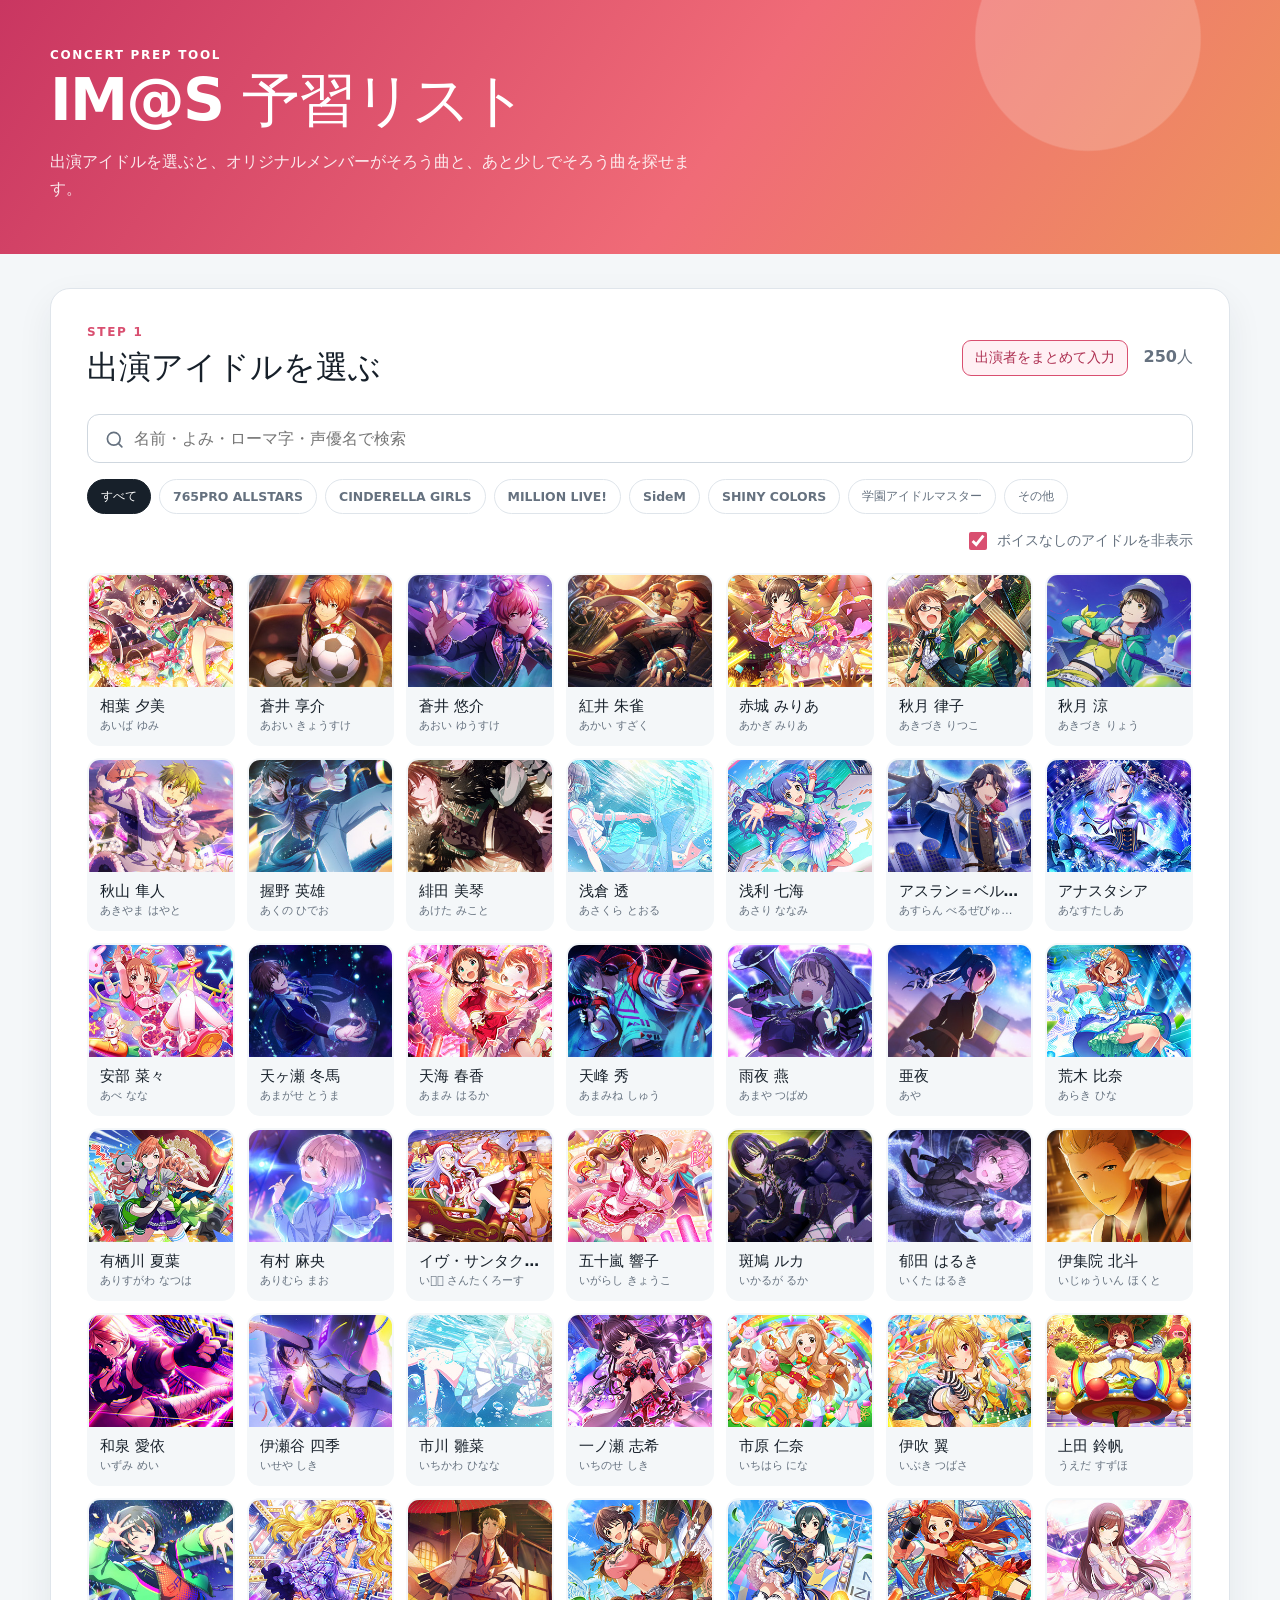
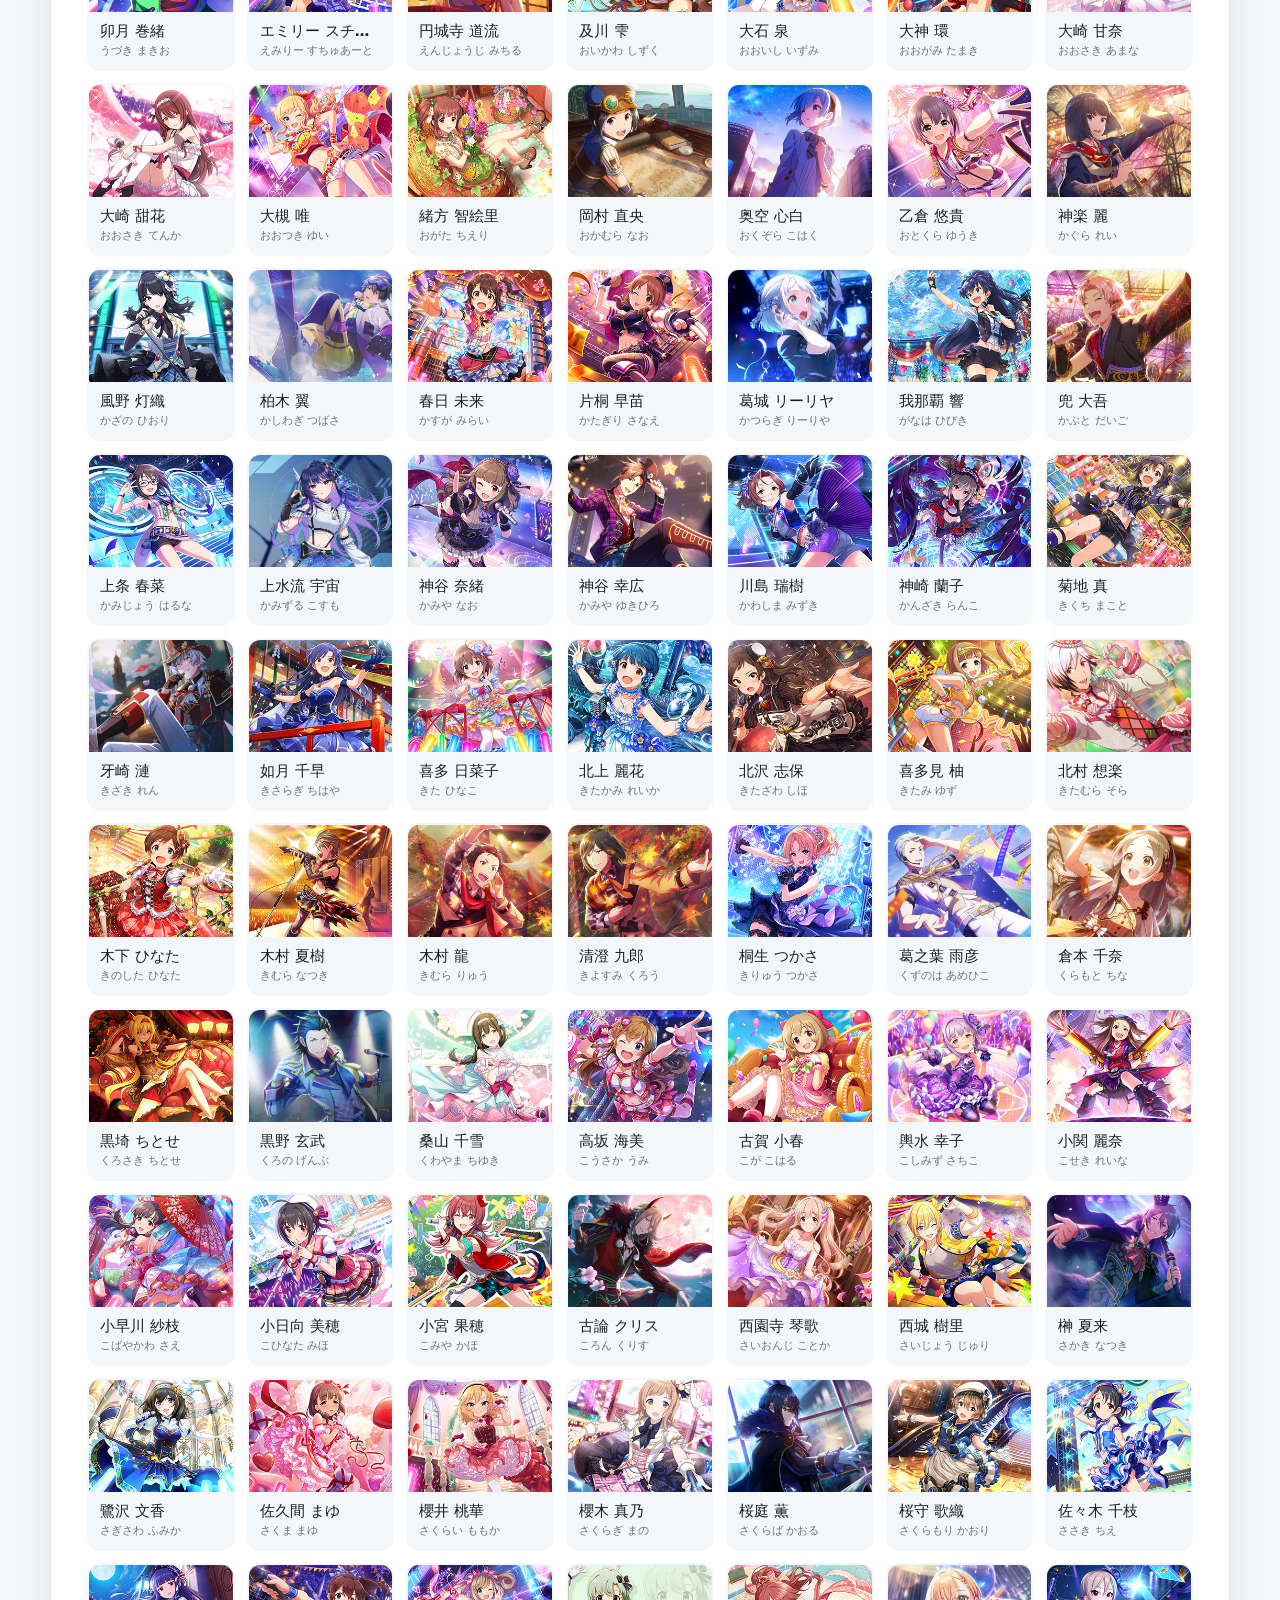
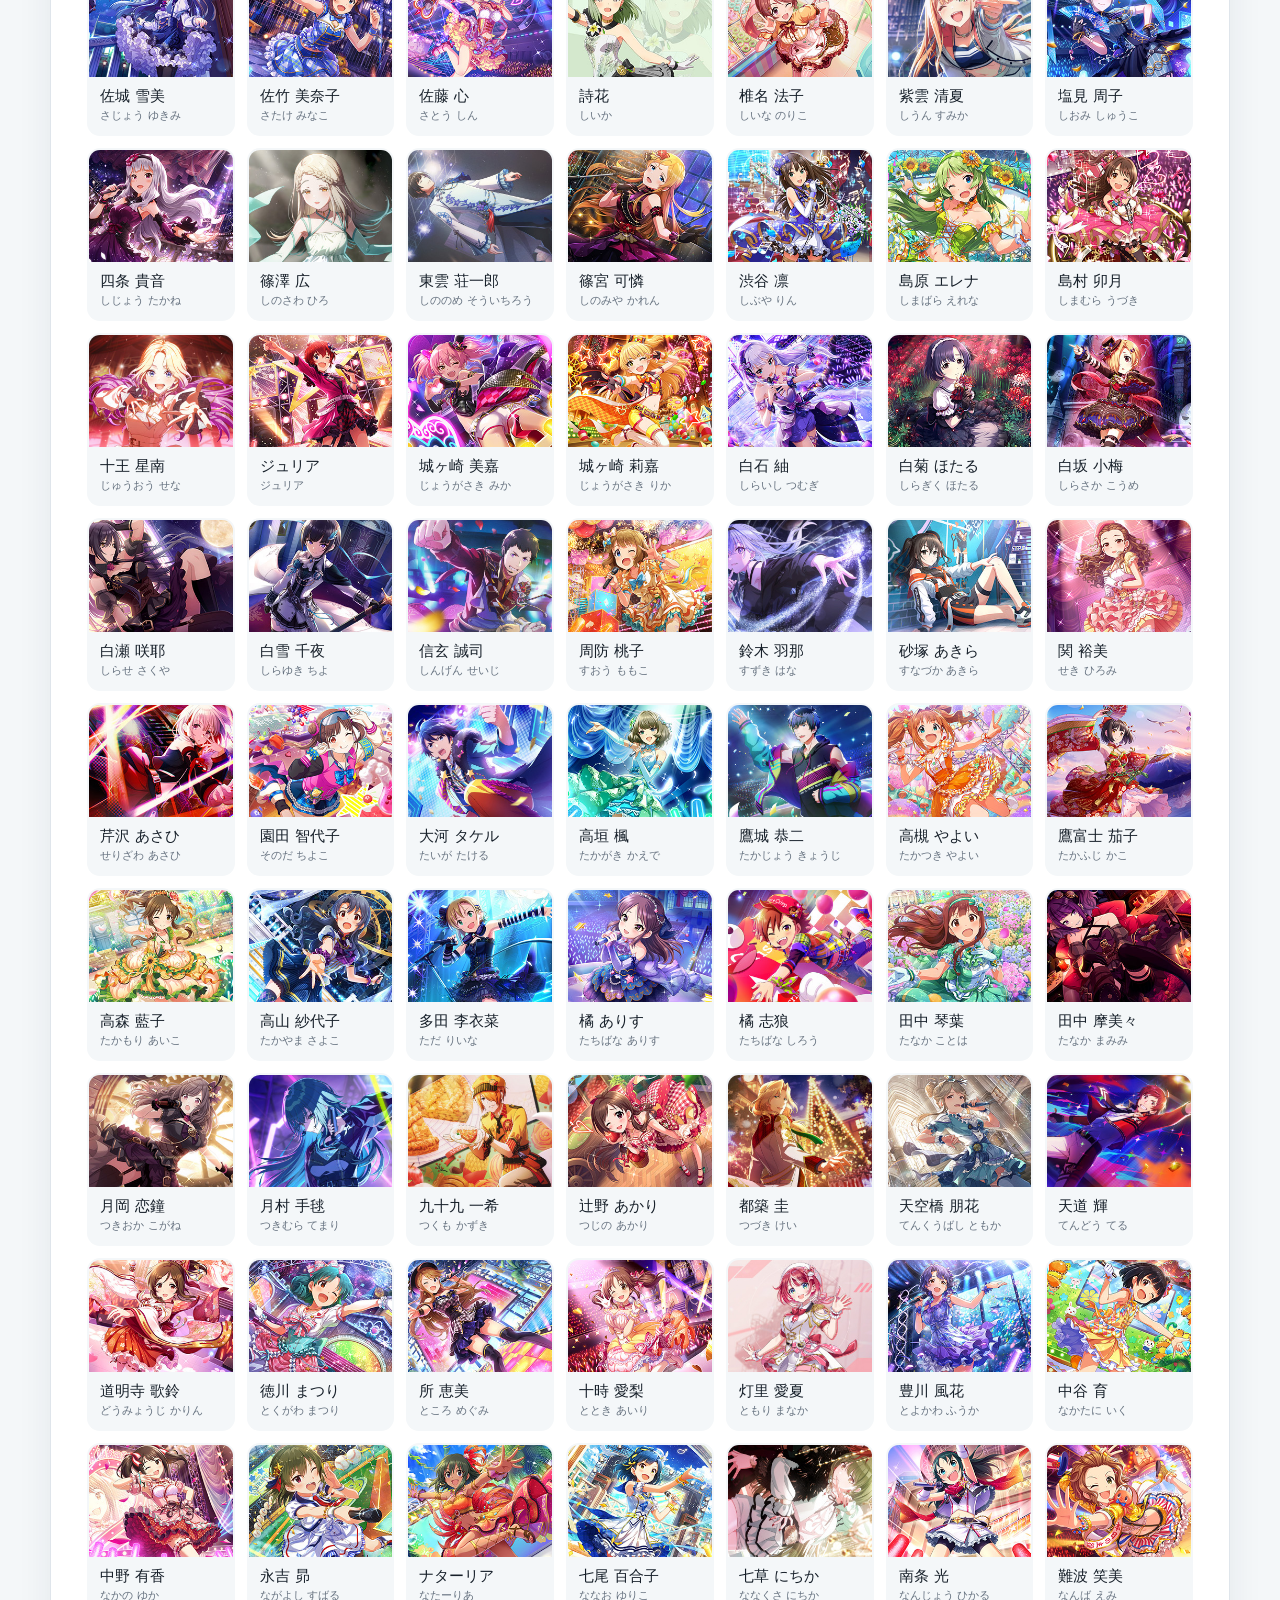
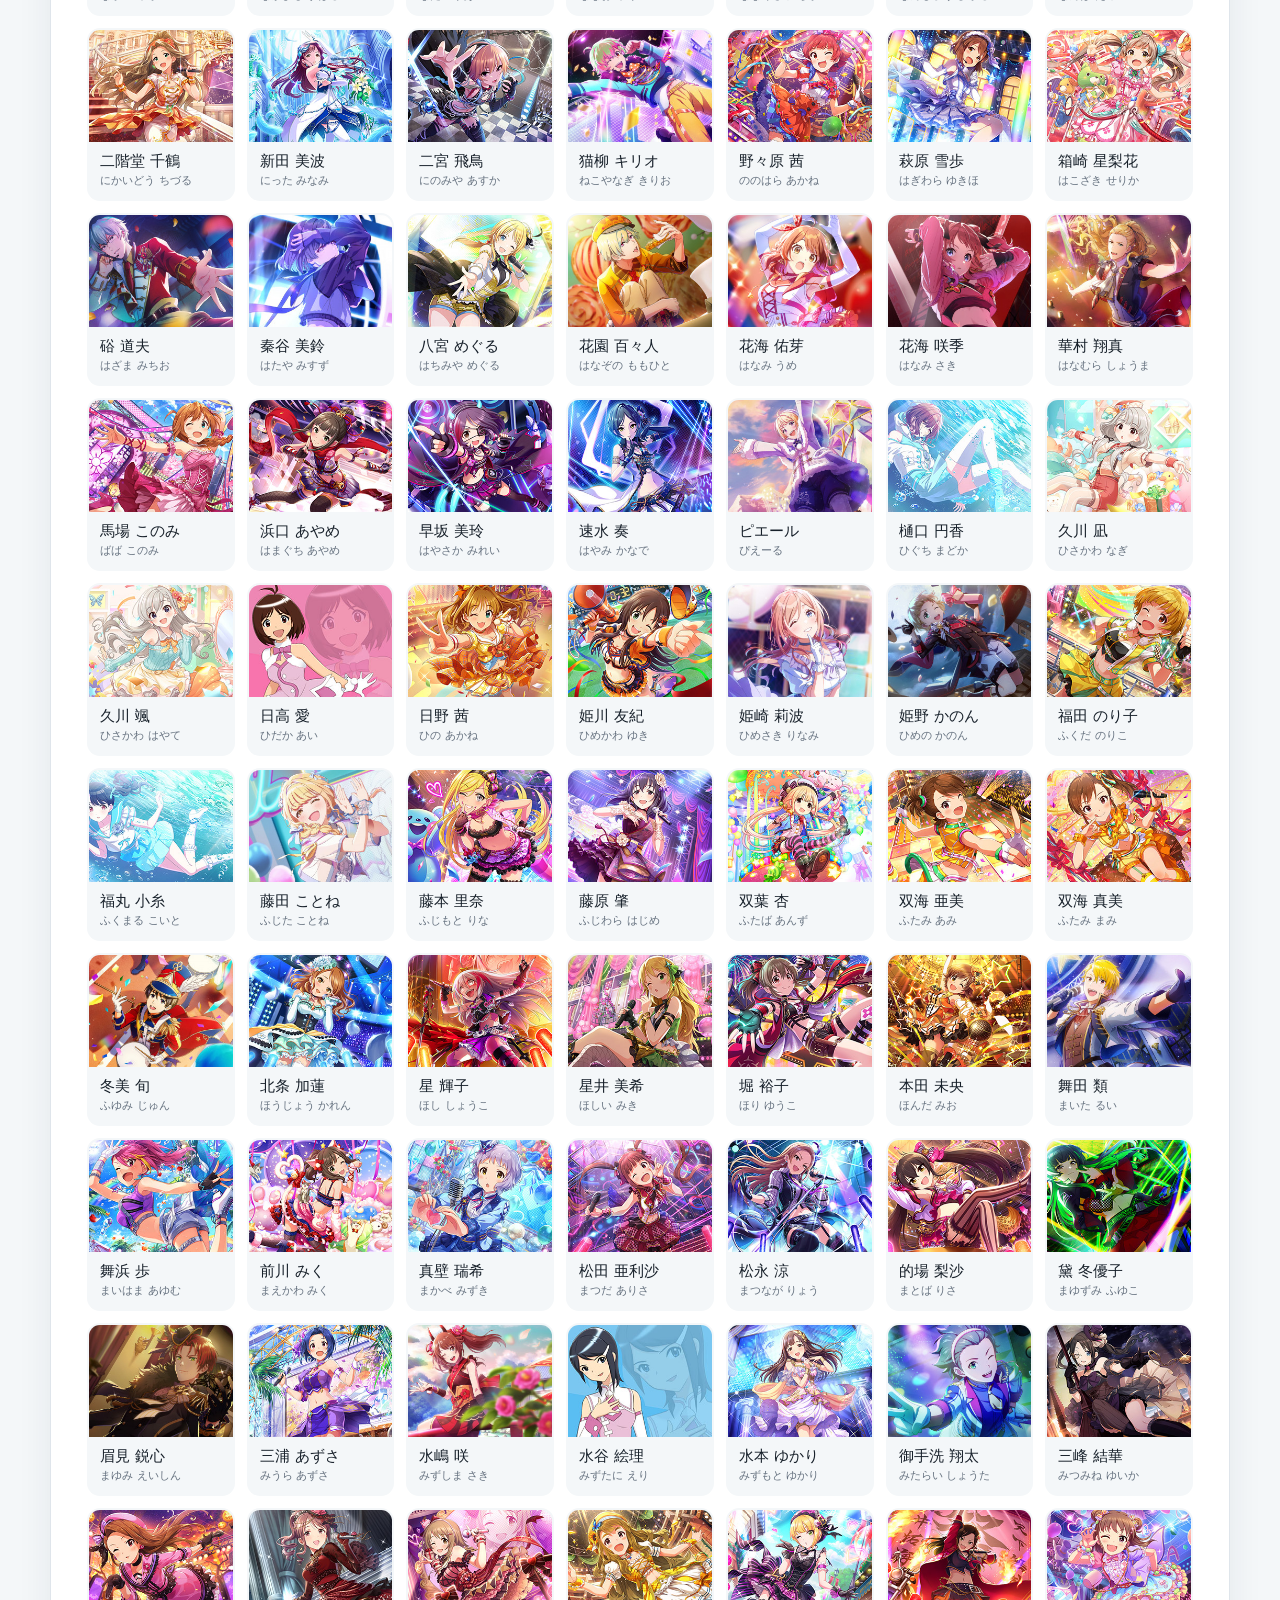
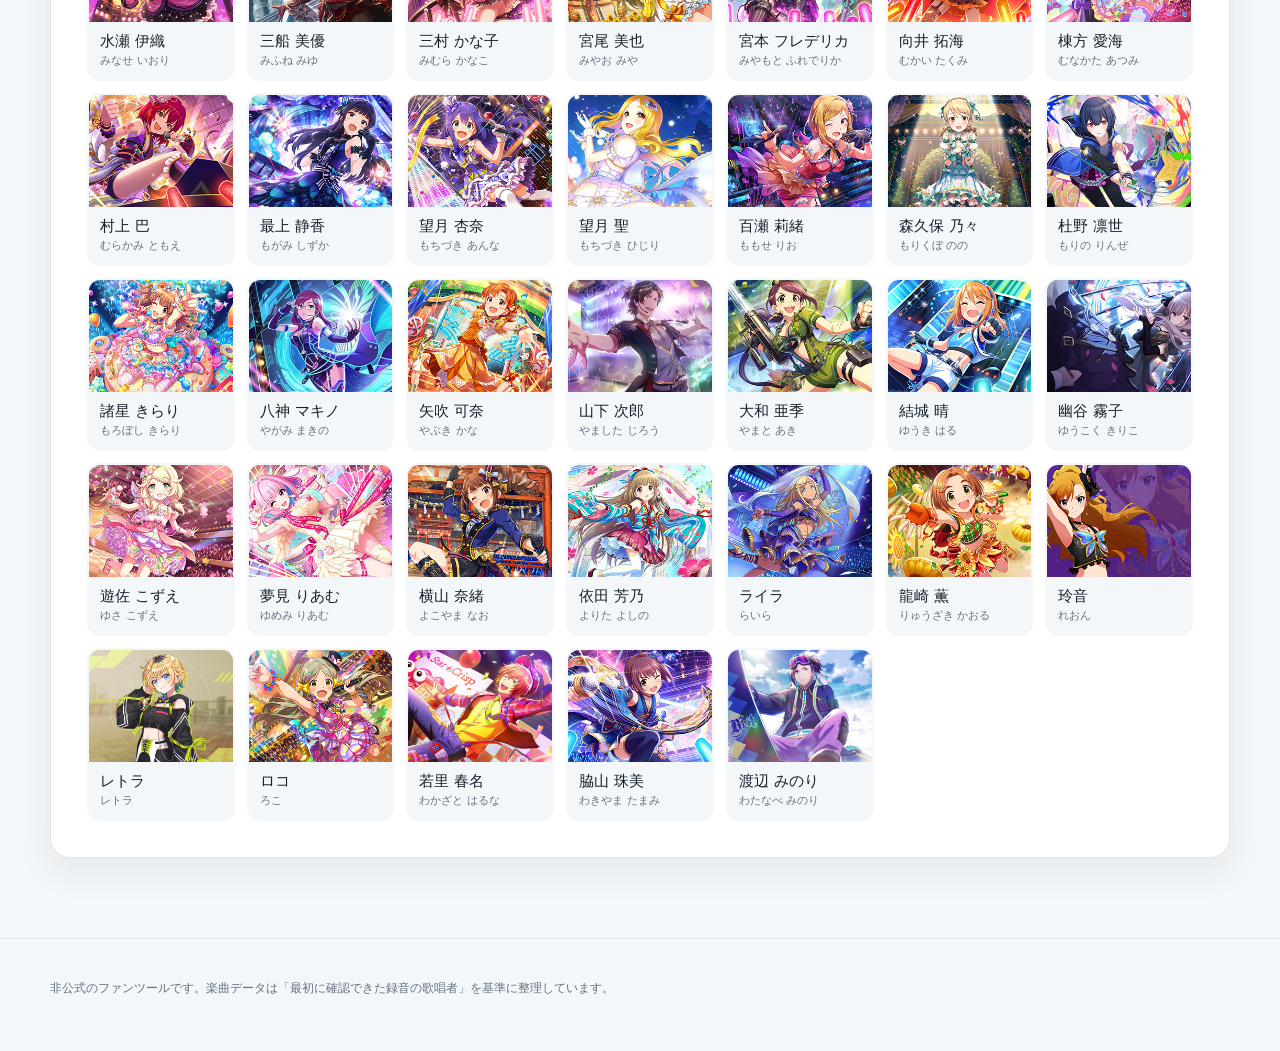
==== index.html @ 8db657cc "Deploy MVP" ====
<!doctype html>
<html lang="ja">
  <head>
    <meta charset="utf-8" />
    <meta name="viewport" content="width=device-width, initial-scale=1" />
    <meta
      name="description"
      content="出演アイドルから、オリジナルメンバーがそろうアイドルマスター楽曲を探します。"
    />
    <title>IM@S 予習リスト</title>
    <link rel="stylesheet" href="./styles.css?v=20260927-7" />
    <script type="module" src="./app.js?v=20260927-6"></script>
  </head>
  <body>
    <header class="site-header">
      <a class="header-home" href="./" aria-label="トップに戻る">
        <div class="header-inner">
          <p class="eyebrow">CONCERT PREP TOOL</p>
          <h1>IM@S 予習リスト</h1>
          <p class="lede">
            出演アイドルを選ぶと、オリジナルメンバーがそろう曲と、あと少しでそろう曲を探せます。
          </p>
        </div>
      </a>
    </header>

    <p id="status" class="load-status" role="status">楽曲データを読み込んでいます…</p>

    <main id="app" hidden>
      <section class="picker" aria-labelledby="picker-title">
        <div class="section-heading">
          <div>
            <p class="step-label">STEP 1</p>
            <h2 id="picker-title">出演アイドルを選ぶ</h2>
          </div>
          <div class="picker-heading-actions">
            <a class="utility-link bulk-import-link" href="./import.html">出演者をまとめて入力</a>
            <span id="visible-count" class="visible-count"></span>
          </div>
        </div>

        <label class="search-box" for="idol-search">
          <span class="visually-hidden">アイドルを検索</span>
          <svg aria-hidden="true" viewBox="0 0 24 24">
            <path d="m21 21-4.35-4.35m2.35-5.15A7.5 7.5 0 1 1 4 11.5a7.5 7.5 0 0 1 15 0Z" />
          </svg>
          <input
            id="idol-search"
            type="search"
            autocomplete="off"
            placeholder="名前・よみ・ローマ字・声優名で検索"
          />
        </label>

        <div id="brand-filters" class="brand-filters" aria-label="ブランドで絞り込む"></div>
        <div class="idol-filter-options">
          <label class="option-control">
            <input id="hide-unvoiced-idols" type="checkbox" checked />
            <span>ボイスなしのアイドルを非表示</span>
          </label>
        </div>
        <div id="idol-grid" class="idol-grid"></div>
      </section>

      <aside id="selected-tray" class="selected-tray" hidden>
        <div class="selected-header">
          <strong>選択中 <span id="selected-count">0</span>人</strong>
          <button id="clear-selection" class="text-button" type="button">すべて解除</button>
        </div>
        <div id="selected-list" class="selected-list"></div>
        <div class="search-actions">
          <label class="option-control">
            <input id="include-missing-two" type="checkbox" checked />
            <span>あと2人の候補も表示</span>
          </label>
          <button id="find-songs" class="primary-button" type="button" disabled>
            このメンバーで楽曲を探す
          </button>
        </div>
      </aside>

      <section id="results" class="results" aria-labelledby="results-title" hidden>
        <div class="section-heading result-heading">
          <div>
            <p class="step-label">STEP 2</p>
            <h2 id="results-title">予習する楽曲</h2>
            <p id="result-summary" class="result-summary" aria-live="polite"></p>
          </div>
          <a class="back-link" href="#app">メンバー選択に戻る</a>
        </div>
        <div class="result-options">
          <label class="option-control">
            <input id="exclude-solo-songs" type="checkbox" checked />
            <span>ソロ曲を除外</span>
          </label>
          <label class="option-control">
            <input id="compact-results" type="checkbox" />
            <span>コンパクト表示</span>
          </label>
        </div>
        <div id="result-groups"></div>
      </section>
    </main>

    <footer>
      <p>
        非公式のファンツールです。楽曲データは「最初に確認できた録音の歌唱者」を基準に整理しています。
      </p>
    </footer>
  </body>
</html>
---- styles.css ----
:root {
  color-scheme: light;
  --ink: #17202a;
  --muted: #65717f;
  --line: #dfe5eb;
  --surface: #ffffff;
  --surface-soft: #f4f7f9;
  --accent: #d94f70;
  --accent-dark: #ad2f51;
  --accent-soft: #fff0f4;
  --exact: #168568;
  --one: #d48316;
  --two: #6871bd;
  font-family:
    Inter, "Hiragino Sans", "Yu Gothic UI", "Yu Gothic", system-ui, sans-serif;
  font-synthesis: none;
}

* {
  box-sizing: border-box;
}

html {
  scroll-behavior: smooth;
}

body {
  margin: 0;
  background: var(--surface-soft);
  color: var(--ink);
}

button,
input {
  font: inherit;
}

button {
  color: inherit;
}

.site-header {
  color: white;
  background:
    radial-gradient(circle at 85% 15%, rgb(255 255 255 / 18%) 0 7rem, transparent 7.1rem),
    linear-gradient(125deg, #c93661, #f06b77 56%, #ee925d);
}

.header-home {
  display: block;
  color: inherit;
  text-decoration: none;
}

.header-home:focus-visible {
  outline: 3px solid rgb(255 255 255 / 75%);
  outline-offset: -6px;
}

.header-inner,
main,
footer p {
  width: min(1180px, calc(100% - 32px));
  margin-inline: auto;
}

.header-inner {
  padding: 48px 0 52px;
}

.eyebrow,
.step-label {
  margin: 0 0 7px;
  font-size: 0.75rem;
  font-weight: 800;
  letter-spacing: 0.14em;
}

h1 {
  margin: 0;
  font-size: clamp(2rem, 6vw, 3.65rem);
  line-height: 1.08;
  letter-spacing: -0.03em;
}

.lede {
  max-width: 650px;
  margin: 16px 0 0;
  color: rgb(255 255 255 / 88%);
  font-size: 1rem;
  line-height: 1.7;
}

main {
  padding: 34px 0 80px;
}

.picker,
.results,
.importer {
  padding: clamp(20px, 4vw, 36px);
  border: 1px solid var(--line);
  border-radius: 20px;
  background: var(--surface);
  box-shadow: 0 14px 36px rgb(33 47 61 / 7%);
}

.section-heading,
.selected-header,
.result-group-header,
.feedback-heading,
.search-actions {
  display: flex;
  align-items: center;
  justify-content: space-between;
  gap: 16px;
}

.section-heading h2,
.result-group h2,
.song-card h3 {
  margin: 0;
}

.section-heading h2 {
  font-size: clamp(1.35rem, 4vw, 2rem);
}

.step-label {
  color: var(--accent);
}

.visible-count {
  color: var(--muted);
  font-weight: 700;
}

.picker-heading-actions {
  display: flex;
  align-items: center;
  gap: 16px;
}

.utility-link {
  color: var(--accent-dark);
  font-size: 0.85rem;
  font-weight: 700;
  text-decoration: none;
}

.utility-link:hover {
  text-decoration: underline;
}

.bulk-import-link {
  padding: 8px 12px;
  border: 1px solid var(--accent);
  border-radius: 9px;
  background: var(--accent-soft);
  white-space: nowrap;
}

.bulk-import-link:hover {
  background: var(--accent);
  color: white;
  text-decoration: none;
}

.search-box {
  display: flex;
  align-items: center;
  gap: 10px;
  margin-top: 24px;
  padding: 0 16px;
  border: 1px solid #cfd7df;
  border-radius: 12px;
  background: white;
}

.search-box:focus-within {
  border-color: var(--accent);
  box-shadow: 0 0 0 3px rgb(217 79 112 / 13%);
}

.search-box svg {
  width: 21px;
  fill: none;
  stroke: var(--muted);
  stroke-linecap: round;
  stroke-width: 2;
}

.search-box input {
  width: 100%;
  padding: 14px 0;
  border: 0;
  outline: 0;
  background: transparent;
  font-size: 1rem;
}

.brand-filters {
  display: flex;
  gap: 8px;
  margin: 16px 0 12px;
  padding-bottom: 3px;
  overflow-x: auto;
}

.idol-filter-options {
  display: flex;
  justify-content: flex-end;
  margin-bottom: 20px;
}

.filter-chip {
  flex: none;
  padding: 8px 13px;
  border: 1px solid var(--line);
  border-radius: 999px;
  background: white;
  color: var(--muted);
  cursor: pointer;
  font-size: 0.78rem;
  font-weight: 700;
}

.filter-chip[aria-pressed="true"] {
  border-color: var(--ink);
  background: var(--ink);
  color: white;
}

.idol-grid {
  display: grid;
  grid-template-columns: repeat(auto-fill, minmax(144px, 1fr));
  gap: 12px;
}

.idol-card {
  position: relative;
  min-width: 0;
  padding: 0;
  overflow: hidden;
  border: 2px solid transparent;
  border-radius: 13px;
  background: var(--surface-soft);
  cursor: pointer;
  text-align: left;
  transition: border-color 120ms ease, transform 120ms ease, box-shadow 120ms ease;
}

.idol-card:hover {
  transform: translateY(-2px);
  box-shadow: 0 7px 18px rgb(35 45 58 / 13%);
}

.idol-card:focus-visible,
.primary-button:focus-visible,
.filter-chip:focus-visible,
.selected-chip:focus-visible,
.text-button:focus-visible,
.utility-link:focus-visible,
#bulk-input:focus-visible {
  outline: 3px solid rgb(217 79 112 / 32%);
  outline-offset: 2px;
}

.idol-card[aria-pressed="true"] {
  border-color: var(--accent);
  background: var(--accent-soft);
}

.idol-card img {
  display: block;
  width: 100%;
  aspect-ratio: 1;
  object-fit: cover;
  background: #e9edf1;
}

.idol-card-copy {
  display: block;
  min-width: 0;
  padding: 10px 11px 11px;
}

.idol-card strong,
.idol-card small {
  display: block;
  overflow: hidden;
  text-overflow: ellipsis;
  white-space: nowrap;
}

.idol-card strong {
  font-size: 0.91rem;
}

.idol-card small {
  margin-top: 2px;
  color: var(--muted);
  font-size: 0.7rem;
}

.selection-mark {
  position: absolute;
  top: 7px;
  right: 7px;
  display: grid;
  width: 25px;
  height: 25px;
  place-items: center;
  border: 2px solid white;
  border-radius: 50%;
  background: var(--accent);
  color: white;
  opacity: 0;
  box-shadow: 0 2px 6px rgb(0 0 0 / 22%);
  font-size: 0.8rem;
  font-weight: 900;
}

.idol-card[aria-pressed="true"] .selection-mark {
  opacity: 1;
}

.selected-tray {
  position: sticky;
  z-index: 10;
  bottom: 12px;
  margin-top: 22px;
  padding: 18px;
  border: 1px solid #d7dde4;
  border-radius: 17px;
  background: rgb(255 255 255 / 96%);
  box-shadow: 0 15px 36px rgb(24 34 45 / 20%);
  backdrop-filter: blur(10px);
}

.selected-header {
  margin-bottom: 12px;
}

.text-button,
.back-link {
  border: 0;
  background: transparent;
  color: var(--accent-dark);
  cursor: pointer;
  font-size: 0.85rem;
  font-weight: 700;
}

.selected-list {
  display: flex;
  gap: 8px;
  padding-bottom: 14px;
  overflow-x: auto;
}

.selected-chip {
  display: flex;
  flex: none;
  align-items: center;
  gap: 7px;
  padding: 4px 10px 4px 4px;
  border: 1px solid var(--line);
  border-radius: 999px;
  background: white;
  cursor: pointer;
  font-size: 0.78rem;
  font-weight: 700;
}

.selected-chip img {
  width: 30px;
  height: 30px;
  border-radius: 50%;
  object-fit: cover;
}

.selected-chip > span:last-child {
  color: var(--muted);
  font-size: 1.1rem;
  line-height: 1;
}

.search-actions {
  padding-top: 14px;
  border-top: 1px solid var(--line);
}

.option-control {
  display: flex;
  align-items: center;
  gap: 7px;
  color: var(--muted);
  font-size: 0.85rem;
  font-weight: 600;
}

.option-control input {
  width: 18px;
  height: 18px;
  accent-color: var(--accent);
}

.primary-button {
  padding: 12px 20px;
  border: 0;
  border-radius: 10px;
  background: var(--accent);
  color: white;
  cursor: pointer;
  font-weight: 800;
  box-shadow: 0 5px 14px rgb(217 79 112 / 25%);
}

.primary-button:hover {
  background: var(--accent-dark);
}

.primary-button:disabled {
  cursor: not-allowed;
  opacity: 0.5;
}

.results {
  margin-top: 34px;
  scroll-margin-top: 20px;
}

.result-heading {
  padding-bottom: 22px;
  border-bottom: 1px solid var(--line);
}

.result-summary {
  margin: 8px 0 0;
  color: var(--muted);
}

.result-options {
  display: flex;
  flex-wrap: wrap;
  gap: 10px 18px;
  justify-content: flex-end;
  padding-top: 20px;
}

.results.compact-results {
  padding: 18px;
}

.compact-results .result-heading {
  padding-bottom: 14px;
}

.compact-results .result-options {
  padding-top: 13px;
}

.compact-results .result-group {
  padding-top: 17px;
}

.compact-results .result-group + .result-group {
  margin-top: 18px;
}

.compact-results .result-group > p,
.compact-results .performer-line:not(.missing-line),
.compact-results .release-date {
  display: none;
}

.compact-results .song-grid {
  grid-template-columns: repeat(auto-fill, minmax(140px, 1fr));
  gap: 5px;
  margin-top: 10px;
}

.compact-results .song-card {
  padding: 9px 10px;
  border-left-width: 3px;
  border-radius: 7px;
}

.compact-results .song-card h3 {
  font-size: 0.8rem;
  line-height: 1.35;
}

.compact-results .missing-line {
  display: block;
  margin: 5px 0 0;
  font-size: 0.68rem;
  line-height: 1.4;
}

.compact-results .missing-line > span:first-child {
  margin-right: 5px;
}

@media (min-width: 641px) {
  .compact-results .song-grid {
    grid-template-columns: repeat(auto-fill, minmax(155px, 1fr));
  }
}

.back-link {
  text-decoration: none;
}

.result-group {
  padding-top: 30px;
}

.result-group + .result-group {
  margin-top: 32px;
  border-top: 1px solid var(--line);
}

.result-group-header h2 {
  font-size: 1.2rem;
}

.result-group-header span {
  display: grid;
  min-width: 32px;
  height: 32px;
  place-items: center;
  border-radius: 9px;
  color: white;
  font-weight: 800;
}

.result-group-exact .result-group-header span {
  background: var(--exact);
}

.result-group-one .result-group-header span {
  background: var(--one);
}

.result-group-two .result-group-header span {
  background: var(--two);
}

.result-group > p {
  margin: 7px 0 18px;
  color: var(--muted);
  font-size: 0.88rem;
  line-height: 1.55;
}

.song-grid {
  display: grid;
  grid-template-columns: repeat(auto-fill, minmax(270px, 1fr));
  gap: 10px;
}

.song-card {
  padding: 17px;
  border: 1px solid var(--line);
  border-left: 4px solid var(--exact);
  border-radius: 10px;
  background: white;
}

.result-group-one .song-card {
  border-left-color: var(--one);
}

.result-group-two .song-card {
  border-left-color: var(--two);
}

.song-card h3 {
  font-size: 1rem;
  line-height: 1.45;
}

.performer-line {
  display: grid;
  grid-template-columns: 7.6rem 1fr;
  gap: 8px;
  margin: 13px 0 0;
  font-size: 0.78rem;
  line-height: 1.55;
}

.performer-line > span:first-child {
  color: var(--muted);
  font-weight: 700;
}

.missing-names {
  color: #aa5c00;
  font-weight: 800;
}

.release-date {
  margin: 12px 0 0;
  color: var(--muted);
  font-size: 0.72rem;
}

.empty-results,
.empty-grid {
  padding: 24px;
  border-radius: 10px;
  background: var(--surface-soft);
  color: var(--muted);
  text-align: center;
}

.empty-grid {
  grid-column: 1 / -1;
}

.import-main {
  width: min(900px, calc(100% - 32px));
}

.import-heading {
  padding-bottom: 22px;
  border-bottom: 1px solid var(--line);
}

.import-description {
  max-width: 720px;
  margin: 22px 0;
  color: var(--muted);
  font-size: 0.9rem;
  line-height: 1.7;
}

.bulk-input-label {
  display: block;
  margin-bottom: 8px;
  font-size: 0.85rem;
  font-weight: 800;
}

#bulk-input {
  display: block;
  width: 100%;
  min-height: 220px;
  padding: 14px 16px;
  resize: vertical;
  border: 1px solid #cfd7df;
  border-radius: 12px;
  background: white;
  color: var(--ink);
  line-height: 1.65;
  outline: 0;
}

#bulk-input:focus {
  border-color: var(--accent);
}

.import-actions {
  display: flex;
  align-items: center;
  justify-content: space-between;
  gap: 16px;
  margin-top: 14px;
}

.import-summary {
  margin: 0;
  color: var(--muted);
  font-size: 0.85rem;
}

.import-feedback {
  margin-top: 30px;
  padding-top: 28px;
  border-top: 1px solid var(--line);
}

.feedback-heading h3 {
  margin: 0;
  font-size: 1rem;
}

.feedback-heading > span {
  display: grid;
  min-width: 30px;
  height: 30px;
  place-items: center;
  border-radius: 8px;
  background: var(--exact);
  color: white;
  font-size: 0.85rem;
  font-weight: 800;
}

.detected-list {
  display: grid;
  grid-template-columns: repeat(auto-fill, minmax(200px, 1fr));
  gap: 9px;
  margin: 14px 0 0;
  padding: 0;
  list-style: none;
}

.detected-idol {
  display: flex;
  align-items: center;
  gap: 10px;
  min-width: 0;
  padding: 7px;
  border: 1px solid var(--line);
  border-radius: 10px;
  background: var(--surface-soft);
}

.detected-idol img {
  flex: none;
  width: 48px;
  height: 48px;
  border-radius: 8px;
  object-fit: cover;
}

.detected-idol > span,
.detected-idol strong,
.detected-idol small {
  display: block;
  min-width: 0;
}

.detected-idol strong {
  overflow: hidden;
  font-size: 0.85rem;
  text-overflow: ellipsis;
  white-space: nowrap;
}

.detected-idol small {
  margin-top: 3px;
  color: var(--muted);
  font-size: 0.7rem;
}

.unmatched-group {
  margin-top: 26px;
  padding: 18px;
  border: 1px solid #efcf9e;
  border-radius: 12px;
  background: #fffaf1;
}

.unmatched-group .feedback-heading > span {
  background: var(--one);
}

.unmatched-list {
  display: flex;
  flex-wrap: wrap;
  gap: 7px;
  margin: 13px 0 0;
  padding: 0;
  list-style: none;
}

.unmatched-list li {
  padding: 6px 9px;
  border-radius: 7px;
  background: white;
  color: #81531a;
  font-size: 0.78rem;
}

.load-status {
  width: min(1180px, calc(100% - 32px));
  margin: 40px auto;
  padding: 20px;
  border-radius: 12px;
  background: white;
  color: var(--muted);
  text-align: center;
}

.load-error {
  border: 1px solid #efc1c1;
  background: #fff5f5;
  color: #982f2f;
}

footer {
  padding: 28px 0 40px;
  border-top: 1px solid var(--line);
  color: var(--muted);
  font-size: 0.75rem;
  line-height: 1.6;
}

.visually-hidden {
  position: absolute;
  width: 1px;
  height: 1px;
  padding: 0;
  overflow: hidden;
  clip: rect(0, 0, 0, 0);
  white-space: nowrap;
  border: 0;
}

[hidden] {
  display: none !important;
}

@media (max-width: 640px) {
  .header-inner {
    padding: 36px 0 40px;
  }

  main {
    width: min(100% - 20px, 1180px);
    padding-top: 20px;
  }

  .picker,
  .results,
  .importer {
    padding: 18px 14px;
    border-radius: 15px;
  }

  .idol-grid {
    grid-template-columns: repeat(3, minmax(0, 1fr));
    gap: 7px;
  }

  .picker-heading-actions {
    align-items: flex-end;
    flex-direction: column-reverse;
    gap: 5px;
  }

  .idol-filter-options {
    justify-content: flex-start;
  }

  .idol-card-copy {
    padding: 8px 7px 9px;
  }

  .idol-card strong {
    font-size: 0.75rem;
  }

  .idol-card small {
    font-size: 0.58rem;
  }

  .selected-tray {
    bottom: 6px;
    margin-inline: -4px;
    padding: 13px;
  }

  .search-actions {
    align-items: stretch;
    flex-direction: column;
  }

  .primary-button {
    width: 100%;
  }

  .import-heading {
    align-items: flex-start;
    flex-direction: column;
  }

  .import-actions {
    align-items: stretch;
    flex-direction: column;
  }

  .result-heading {
    align-items: flex-start;
  }

  .result-options {
    justify-content: flex-start;
  }

  .back-link {
    display: none;
  }

  .song-grid {
    grid-template-columns: 1fr;
  }

  .performer-line {
    grid-template-columns: 1fr;
    gap: 2px;
  }
}

@media (prefers-reduced-motion: reduce) {
  html {
    scroll-behavior: auto;
  }

  .idol-card {
    transition: none;
  }
}
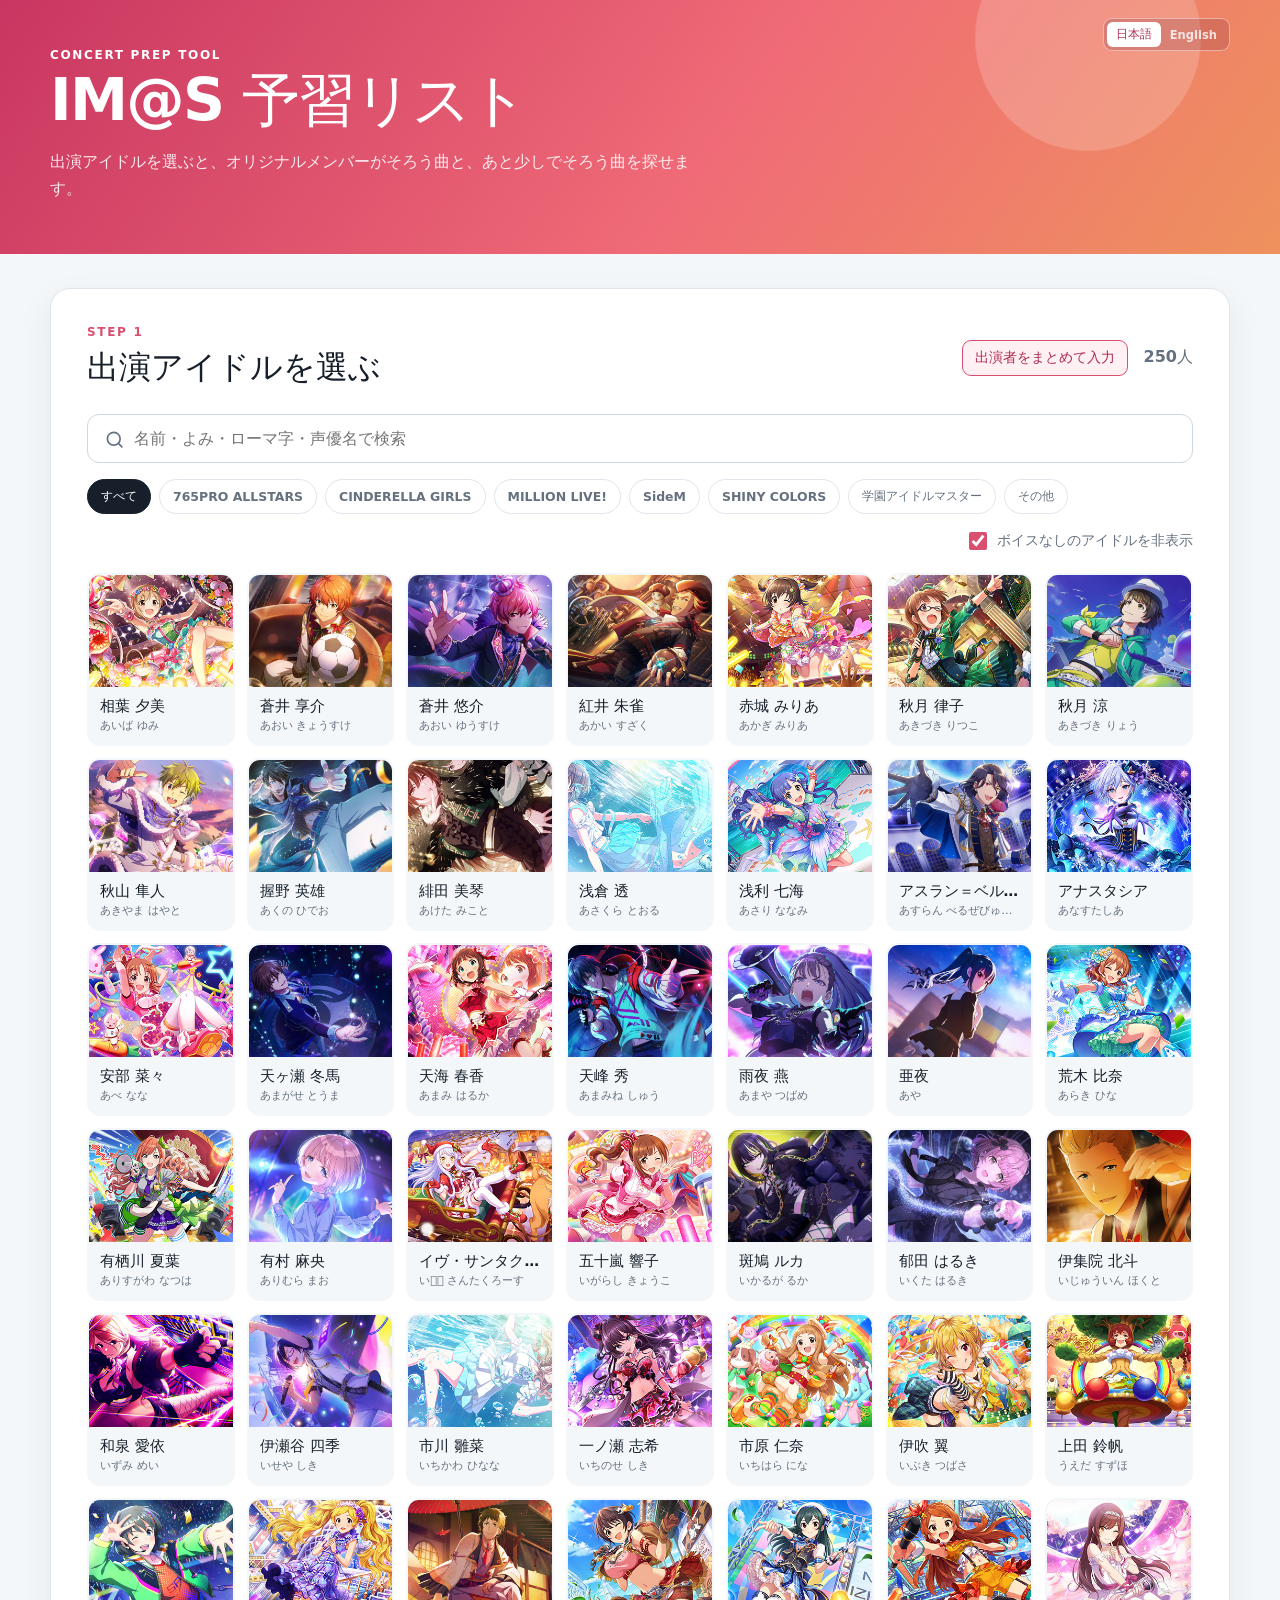
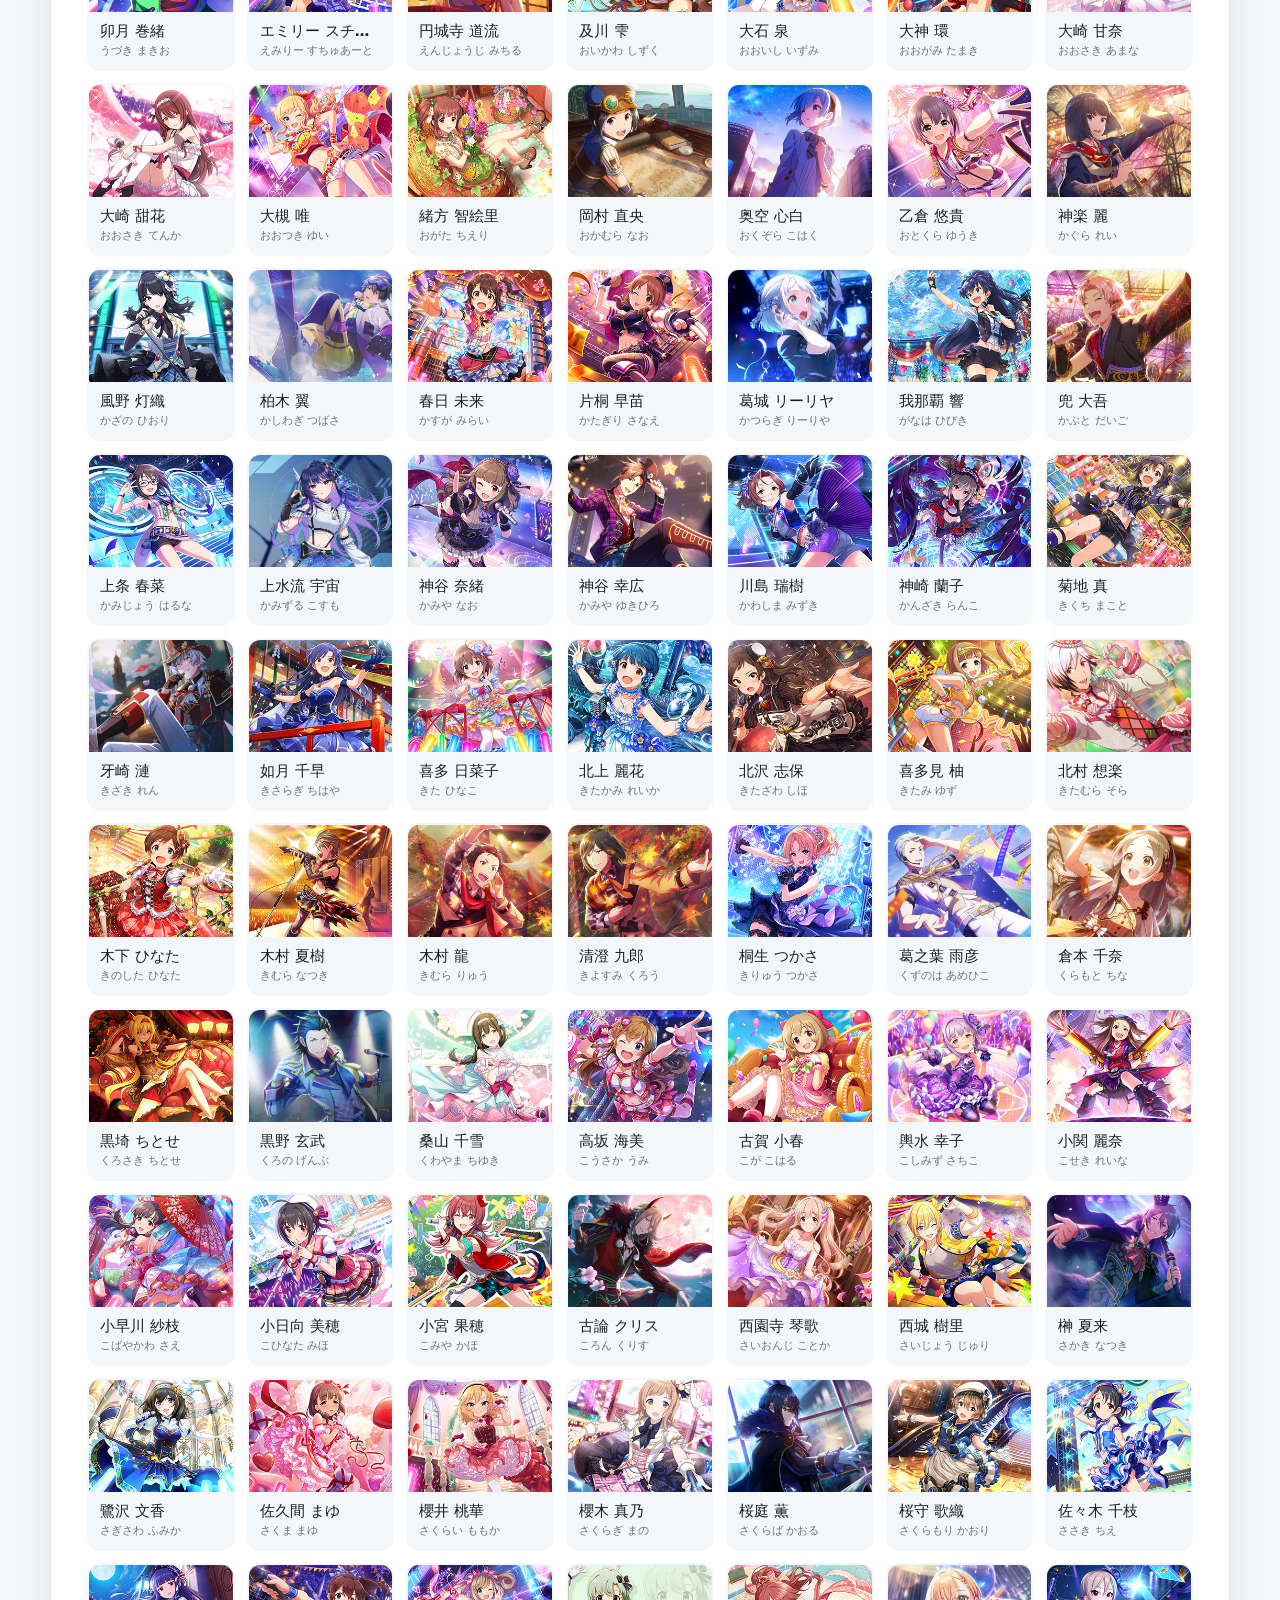
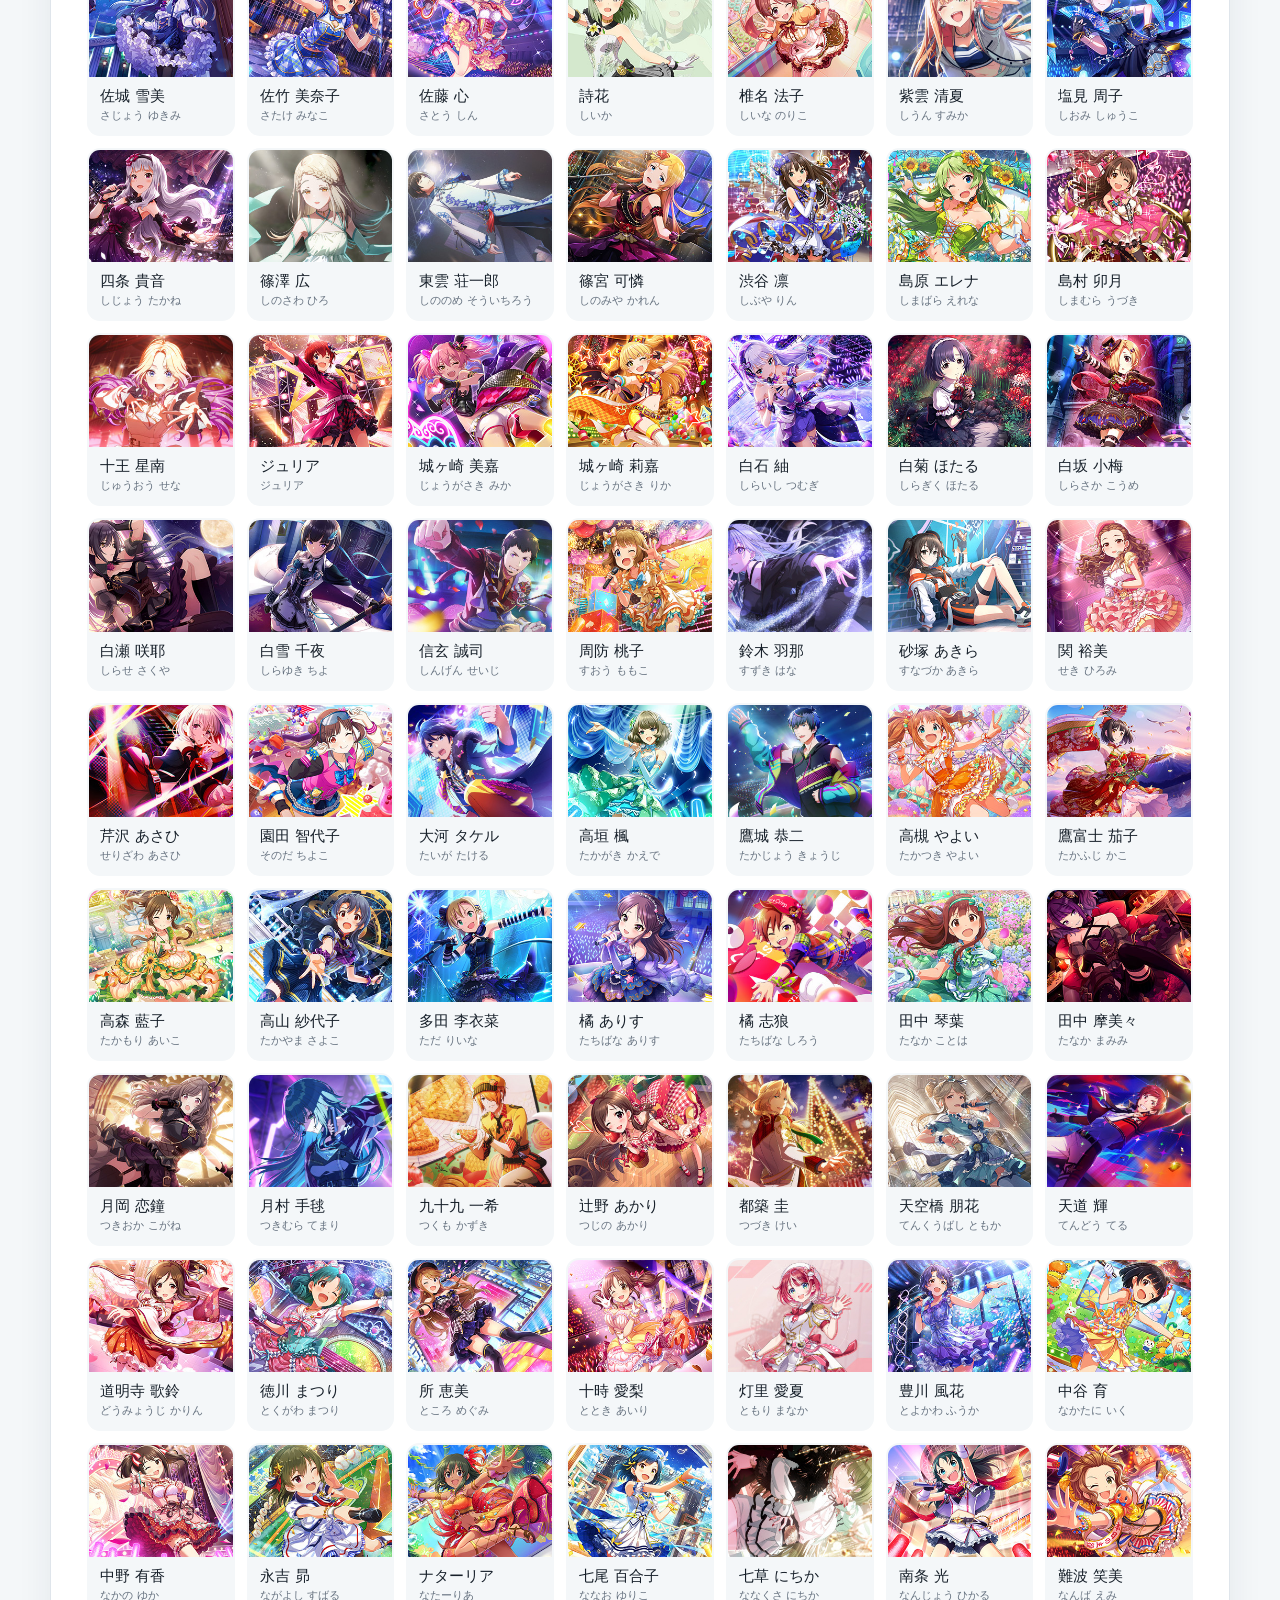
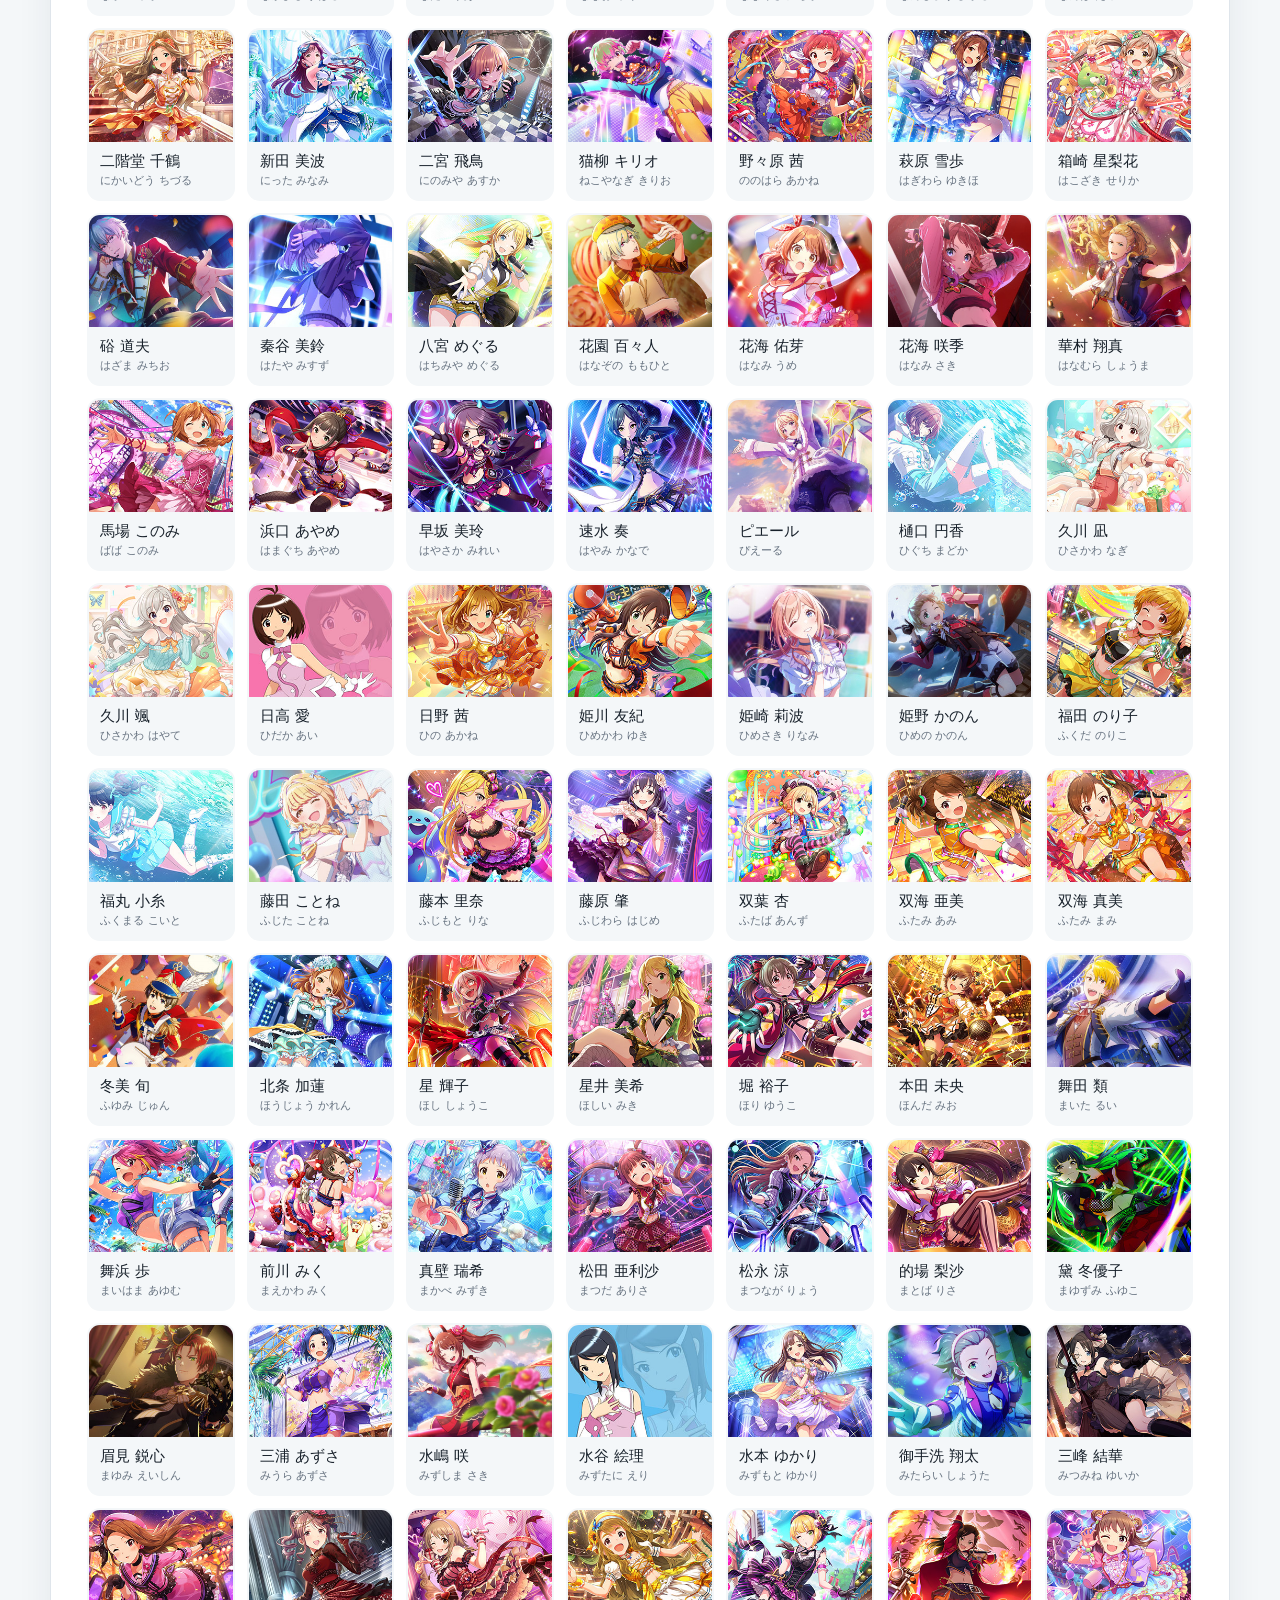
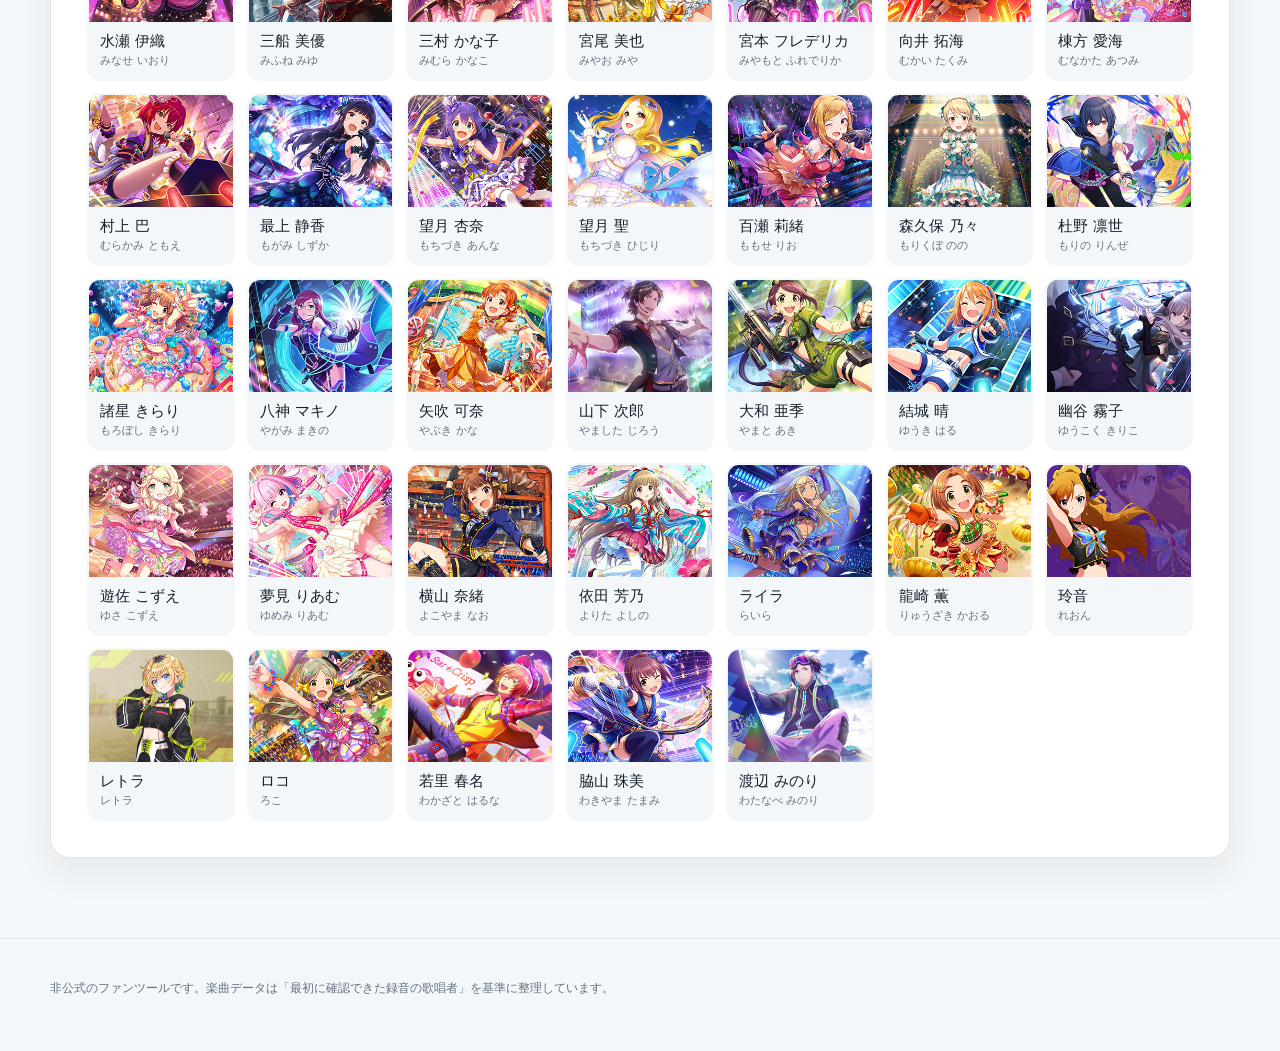
==== commit 29030f16: "Add translation" ====
--- a/index.html
+++ b/index.html
@@ -8,39 +8,45 @@
       content="出演アイドルから、オリジナルメンバーがそろうアイドルマスター楽曲を探します。"
     />
     <title>IM@S 予習リスト</title>
-    <link rel="stylesheet" href="./styles.css?v=20260927-7" />
-    <script type="module" src="./app.js?v=20260927-6"></script>
+    <link rel="stylesheet" href="./styles.css?v=20261004-2" />
+    <script type="module" src="./app.js?v=20261004-2"></script>
   </head>
   <body>
     <header class="site-header">
-      <a class="header-home" href="./" aria-label="トップに戻る">
+      <div class="header-tools">
+        <div class="language-switcher" role="group" aria-label="表示言語" data-i18n-aria="languageLabel">
+          <button type="button" data-language="ja" aria-pressed="true">日本語</button>
+          <button type="button" data-language="en" aria-pressed="false">English</button>
+        </div>
+      </div>
+      <a class="header-home" href="./" aria-label="トップに戻る" data-i18n-aria="homeLabel">
         <div class="header-inner">
           <p class="eyebrow">CONCERT PREP TOOL</p>
-          <h1>IM@S 予習リスト</h1>
-          <p class="lede">
+          <h1 data-i18n="appTitle">IM@S 予習リスト</h1>
+          <p class="lede" data-i18n="lede">
             出演アイドルを選ぶと、オリジナルメンバーがそろう曲と、あと少しでそろう曲を探せます。
           </p>
         </div>
       </a>
     </header>
 
-    <p id="status" class="load-status" role="status">楽曲データを読み込んでいます…</p>
+    <p id="status" class="load-status" role="status" data-i18n="loading">楽曲データを読み込んでいます…</p>
 
     <main id="app" hidden>
       <section class="picker" aria-labelledby="picker-title">
         <div class="section-heading">
           <div>
             <p class="step-label">STEP 1</p>
-            <h2 id="picker-title">出演アイドルを選ぶ</h2>
+            <h2 id="picker-title" data-i18n="pickerTitle">出演アイドルを選ぶ</h2>
           </div>
           <div class="picker-heading-actions">
-            <a class="utility-link bulk-import-link" href="./import.html">出演者をまとめて入力</a>
+            <a class="utility-link bulk-import-link" href="./import.html" data-i18n="bulkImport">出演者をまとめて入力</a>
             <span id="visible-count" class="visible-count"></span>
           </div>
         </div>
 
         <label class="search-box" for="idol-search">
-          <span class="visually-hidden">アイドルを検索</span>
+          <span class="visually-hidden" data-i18n="searchLabel">アイドルを検索</span>
           <svg aria-hidden="true" viewBox="0 0 24 24">
             <path d="m21 21-4.35-4.35m2.35-5.15A7.5 7.5 0 1 1 4 11.5a7.5 7.5 0 0 1 15 0Z" />
           </svg>
@@ -49,14 +55,15 @@
             type="search"
             autocomplete="off"
             placeholder="名前・よみ・ローマ字・声優名で検索"
+            data-i18n-placeholder="searchPlaceholder"
           />
         </label>
 
-        <div id="brand-filters" class="brand-filters" aria-label="ブランドで絞り込む"></div>
+        <div id="brand-filters" class="brand-filters" aria-label="ブランドで絞り込む" data-i18n-aria="brandFilterLabel"></div>
         <div class="idol-filter-options">
           <label class="option-control">
             <input id="hide-unvoiced-idols" type="checkbox" checked />
-            <span>ボイスなしのアイドルを非表示</span>
+            <span data-i18n="hideUnvoiced">ボイスなしのアイドルを非表示</span>
           </label>
         </div>
         <div id="idol-grid" class="idol-grid"></div>
@@ -64,17 +71,17 @@
 
       <aside id="selected-tray" class="selected-tray" hidden>
         <div class="selected-header">
-          <strong>選択中 <span id="selected-count">0</span>人</strong>
-          <button id="clear-selection" class="text-button" type="button">すべて解除</button>
+          <strong><span data-i18n="selectedPrefix">選択中</span> <span id="selected-count">0</span><span data-i18n="peopleSuffix">人</span></strong>
+          <button id="clear-selection" class="text-button" type="button" data-i18n="clearSelection">すべて解除</button>
         </div>
         <div id="selected-list" class="selected-list"></div>
         <div class="search-actions">
           <label class="option-control">
             <input id="include-missing-two" type="checkbox" checked />
-            <span>あと2人の候補も表示</span>
+            <span data-i18n="includeMissingTwo">あと2人の候補も表示</span>
           </label>
           <button id="find-songs" class="primary-button" type="button" disabled>
-            このメンバーで楽曲を探す
+            <span data-i18n="findSongs">このメンバーで楽曲を探す</span>
           </button>
         </div>
       </aside>
@@ -83,19 +90,24 @@
         <div class="section-heading result-heading">
           <div>
             <p class="step-label">STEP 2</p>
-            <h2 id="results-title">予習する楽曲</h2>
+            <h2 id="results-title" data-i18n="resultsTitle">予習する楽曲</h2>
             <p id="result-summary" class="result-summary" aria-live="polite"></p>
           </div>
-          <a class="back-link" href="#app">メンバー選択に戻る</a>
+          <div class="result-heading-actions">
+            <button id="export-results" class="export-button" type="button" disabled>
+              <span data-i18n="exportResults">JSONを書き出す</span>
+            </button>
+            <a class="back-link" href="#app" data-i18n="backToSelection">メンバー選択に戻る</a>
+          </div>
         </div>
         <div class="result-options">
           <label class="option-control">
             <input id="exclude-solo-songs" type="checkbox" checked />
-            <span>ソロ曲を除外</span>
+            <span data-i18n="excludeSoloSongs">ソロ曲を除外</span>
           </label>
           <label class="option-control">
             <input id="compact-results" type="checkbox" />
-            <span>コンパクト表示</span>
+            <span data-i18n="compactResults">コンパクト表示</span>
           </label>
         </div>
         <div id="result-groups"></div>
@@ -103,7 +115,7 @@
     </main>
 
     <footer>
-      <p>
+      <p data-i18n="footer">
         非公式のファンツールです。楽曲データは「最初に確認できた録音の歌唱者」を基準に整理しています。
       </p>
     </footer>
--- a/styles.css
+++ b/styles.css
@@ -40,10 +40,47 @@
 }
 
 .site-header {
+  position: relative;
   color: white;
   background:
     radial-gradient(circle at 85% 15%, rgb(255 255 255 / 18%) 0 7rem, transparent 7.1rem),
     linear-gradient(125deg, #c93661, #f06b77 56%, #ee925d);
+}
+
+.header-tools {
+  position: absolute;
+  z-index: 1;
+  top: 18px;
+  right: max(16px, calc((100% - 1180px) / 2));
+}
+
+.language-switcher {
+  display: flex;
+  padding: 3px;
+  border: 1px solid rgb(255 255 255 / 45%);
+  border-radius: 9px;
+  background: rgb(108 25 52 / 18%);
+}
+
+.language-switcher button {
+  padding: 5px 9px;
+  border: 0;
+  border-radius: 6px;
+  background: transparent;
+  color: rgb(255 255 255 / 78%);
+  cursor: pointer;
+  font-size: 0.72rem;
+  font-weight: 800;
+}
+
+.language-switcher button[aria-pressed="true"] {
+  background: white;
+  color: var(--accent-dark);
+}
+
+.language-switcher button:focus-visible {
+  outline: 3px solid rgb(255 255 255 / 70%);
+  outline-offset: 2px;
 }
 
 .header-home {
@@ -257,6 +294,7 @@
 
 .idol-card:focus-visible,
 .primary-button:focus-visible,
+.export-button:focus-visible,
 .filter-chip:focus-visible,
 .selected-chip:focus-visible,
 .text-button:focus-visible,
@@ -426,6 +464,34 @@
   opacity: 0.5;
 }
 
+.result-heading-actions {
+  display: flex;
+  align-items: center;
+  gap: 16px;
+}
+
+.export-button {
+  padding: 9px 13px;
+  border: 1px solid var(--accent);
+  border-radius: 9px;
+  background: var(--accent-soft);
+  color: var(--accent-dark);
+  cursor: pointer;
+  font-size: 0.85rem;
+  font-weight: 800;
+  white-space: nowrap;
+}
+
+.export-button:hover {
+  background: var(--accent);
+  color: white;
+}
+
+.export-button:disabled {
+  cursor: not-allowed;
+  opacity: 0.5;
+}
+
 .results {
   margin-top: 34px;
   scroll-margin-top: 20px;
@@ -816,8 +882,13 @@
 }
 
 @media (max-width: 640px) {
+  .header-tools {
+    top: 10px;
+    right: 10px;
+  }
+
   .header-inner {
-    padding: 36px 0 40px;
+    padding: 48px 0 40px;
   }
 
   main {
@@ -888,6 +959,11 @@
     align-items: flex-start;
   }
 
+  .result-heading-actions {
+    align-items: flex-end;
+    flex-direction: column-reverse;
+  }
+
   .result-options {
     justify-content: flex-start;
   }
